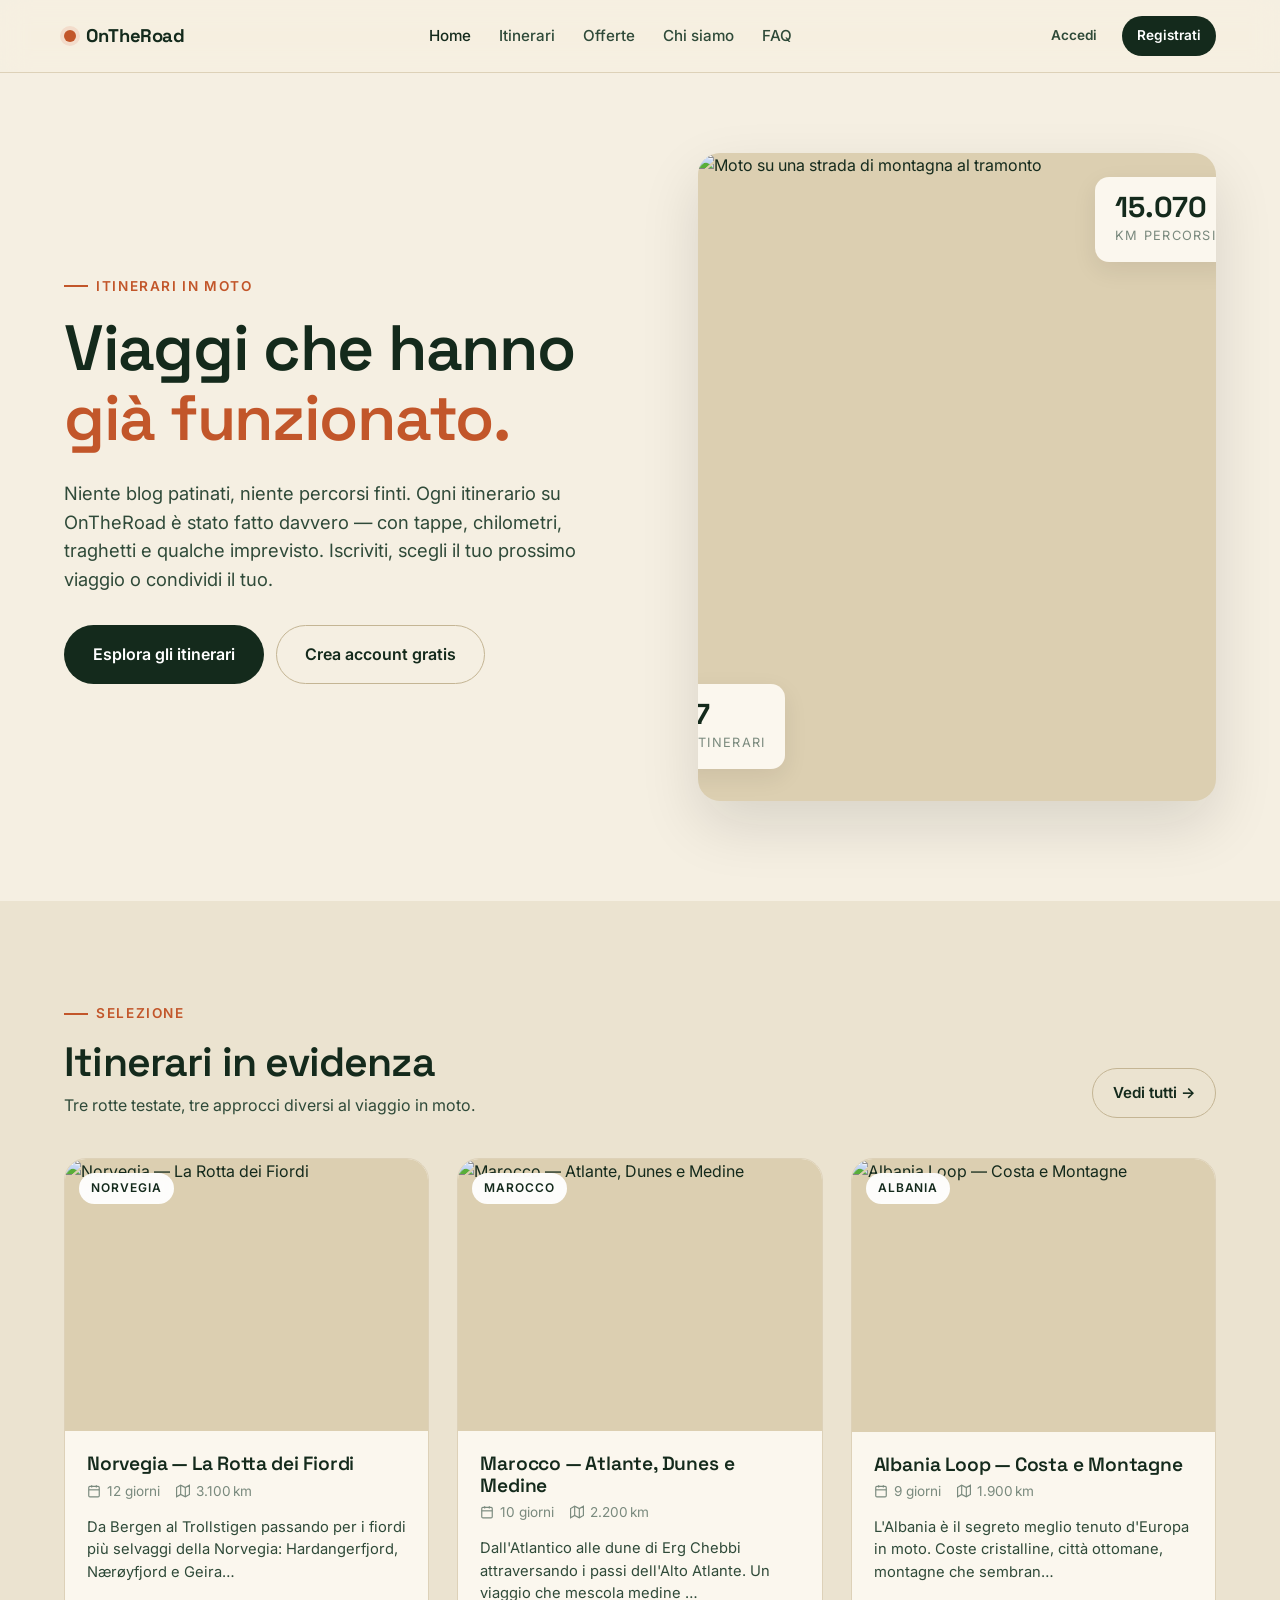
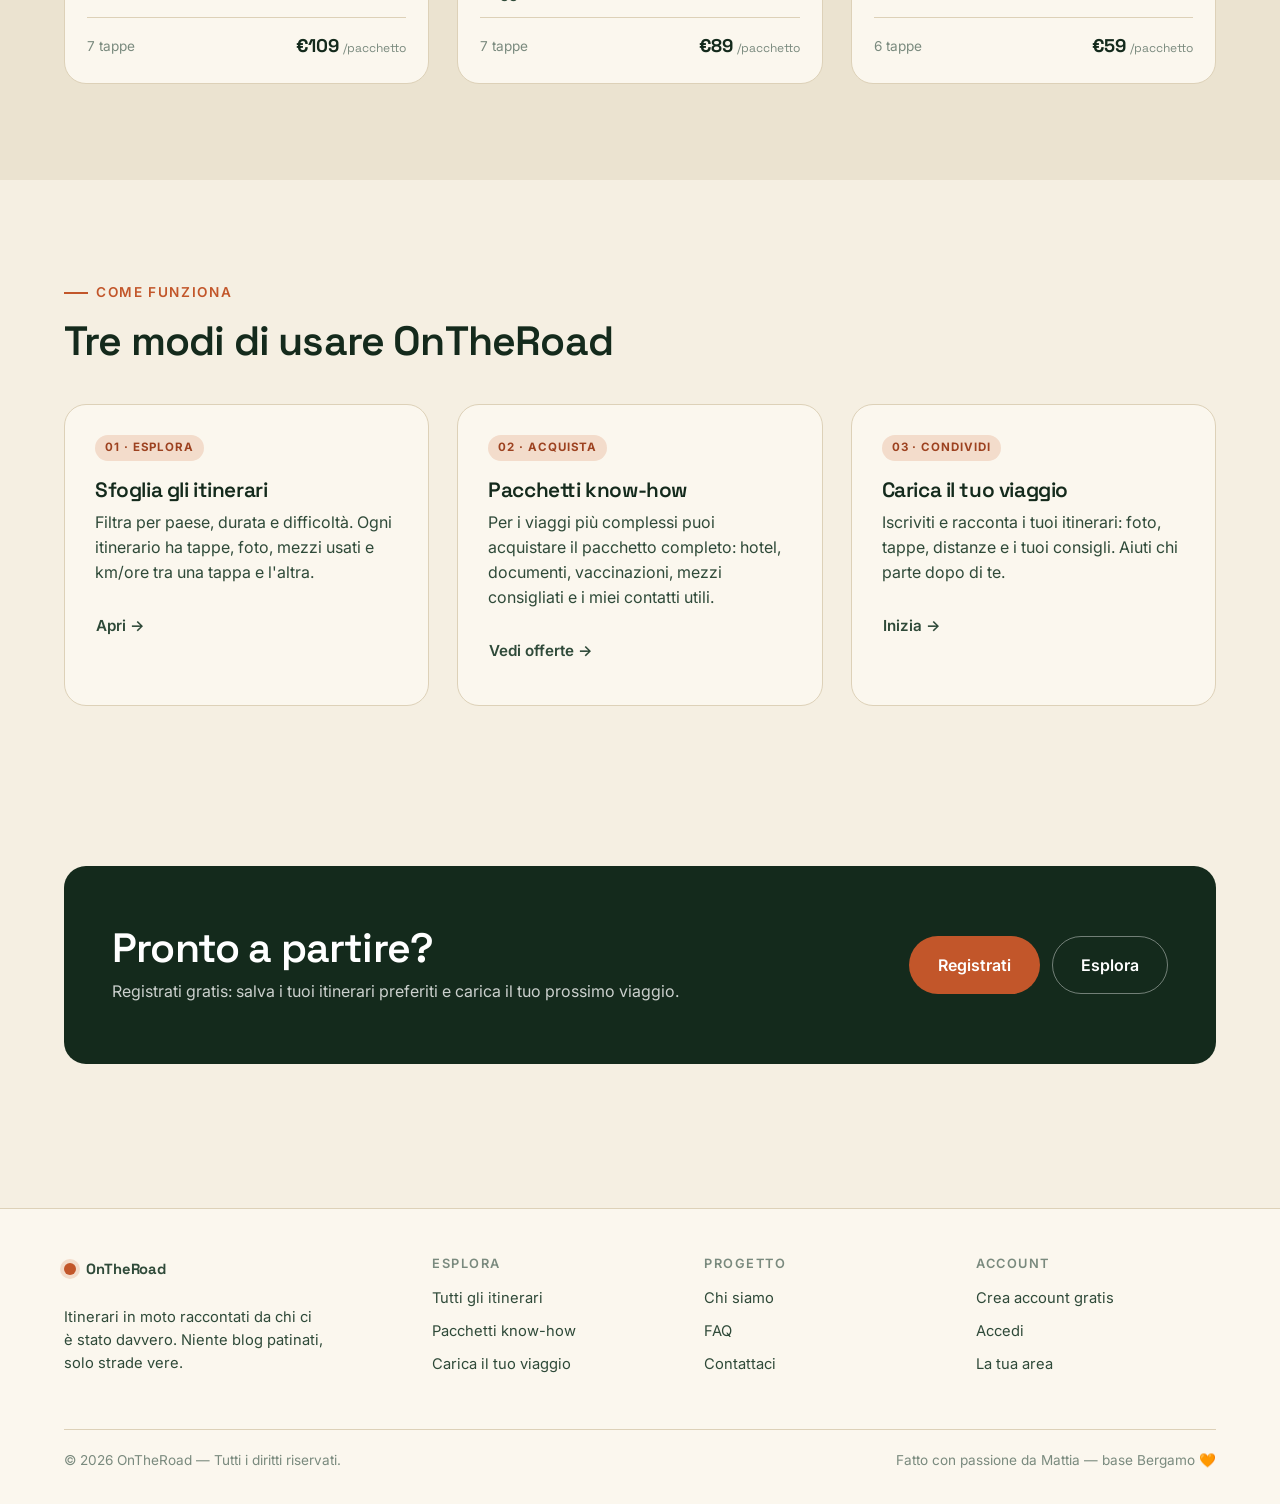
==== frontend/index.html @ 871970d4 "Struttura iniziale: frontend OnTheRoad, DB itinerari, query_db, agente" ====
<!doctype html>
<html lang="it">
<head>
  <meta charset="utf-8" />
  <meta name="viewport" content="width=device-width, initial-scale=1" />
  <title>OnTheRoad — itinerari in moto raccontati da chi ci è stato</title>
  <meta name="description" content="Esplora itinerari in moto, tappe, mezzi e know-how di chi ha fatto davvero il viaggio. Iscriviti e condividi i tuoi." />
  <link rel="preconnect" href="https://fonts.googleapis.com" />
  <link rel="preconnect" href="https://fonts.gstatic.com" crossorigin />
  <link href="https://fonts.googleapis.com/css2?family=Inter:wght@400;500;600;700&family=Space+Grotesk:wght@500;600;700&display=swap" rel="stylesheet" />
  <link rel="stylesheet" href="styles.css" />
</head>
<body>
  <!-- nav iniettata -->

  <!-- HERO -->
  <section class="hero">
    <div class="container hero-grid">
      <div>
        <span class="eyebrow">Itinerari in moto</span>
        <h1>Viaggi che hanno <strong>già funzionato.</strong></h1>
        <p class="lead">
          Niente blog patinati, niente percorsi finti.
          Ogni itinerario su OnTheRoad è stato fatto davvero — con tappe,
          chilometri, traghetti e qualche imprevisto. Iscriviti, scegli il tuo
          prossimo viaggio o condividi il tuo.
        </p>
        <div class="hero-actions">
          <a href="itinerari.html" class="btn btn-primary btn-lg">Esplora gli itinerari</a>
          <a href="registrati.html" class="btn btn-outline btn-lg">Crea account gratis</a>
        </div>
      </div>
      <div class="hero-visual">
        <img alt="Moto su una strada di montagna al tramonto"
             src="https://images.unsplash.com/photo-1558981403-c5f9899a28bc?auto=format&fit=crop&w=1400&q=80" />
        <div class="hero-stat hero-stat-1">
          <div class="num" id="statKm">—</div>
          <div class="label">km percorsi</div>
        </div>
        <div class="hero-stat hero-stat-2">
          <div class="num" id="statCount">—</div>
          <div class="label">itinerari</div>
        </div>
      </div>
    </div>
  </section>

  <!-- ITINERARI IN EVIDENZA -->
  <section class="section section-soft">
    <div class="container">
      <div class="section-head">
        <div>
          <span class="eyebrow">Selezione</span>
          <h2>Itinerari in evidenza</h2>
          <p>Tre rotte testate, tre approcci diversi al viaggio in moto.</p>
        </div>
        <a href="itinerari.html" class="btn btn-outline">Vedi tutti →</a>
      </div>
      <div class="cards" id="featuredCards"></div>
    </div>
  </section>

  <!-- COSA OFFRIAMO -->
  <section class="section">
    <div class="container">
      <div class="section-head">
        <div>
          <span class="eyebrow">Come funziona</span>
          <h2>Tre modi di usare OnTheRoad</h2>
        </div>
      </div>
      <div class="cards">
        <div class="card" style="padding:30px;">
          <span class="badge" style="align-self:start;">01 · Esplora</span>
          <h3 style="margin-top:18px;">Sfoglia gli itinerari</h3>
          <p>Filtra per paese, durata e difficoltà. Ogni itinerario ha tappe, foto, mezzi usati e km/ore tra una tappa e l'altra.</p>
          <a href="itinerari.html" class="btn btn-ghost" style="align-self:start; padding-left:0;">Apri →</a>
        </div>
        <div class="card" style="padding:30px;">
          <span class="badge" style="align-self:start;">02 · Acquista</span>
          <h3 style="margin-top:18px;">Pacchetti know-how</h3>
          <p>Per i viaggi più complessi puoi acquistare il pacchetto completo: hotel, documenti, vaccinazioni, mezzi consigliati e i miei contatti utili.</p>
          <a href="offerte.html" class="btn btn-ghost" style="align-self:start; padding-left:0;">Vedi offerte →</a>
        </div>
        <div class="card" style="padding:30px;">
          <span class="badge" style="align-self:start;">03 · Condividi</span>
          <h3 style="margin-top:18px;">Carica il tuo viaggio</h3>
          <p>Iscriviti e racconta i tuoi itinerari: foto, tappe, distanze e i tuoi consigli. Aiuti chi parte dopo di te.</p>
          <a href="registrati.html" class="btn btn-ghost" style="align-self:start; padding-left:0;">Inizia →</a>
        </div>
      </div>
    </div>
  </section>

  <!-- CTA finale -->
  <section class="section section-tight">
    <div class="container">
      <div class="cta-split">
        <div>
          <h2 style="color:#fff; margin:0 0 8px;">Pronto a partire?</h2>
          <p style="color: rgba(255,255,255,.78); margin:0;">
            Registrati gratis: salva i tuoi itinerari preferiti e carica il tuo prossimo viaggio.
          </p>
        </div>
        <div class="cta-actions" style="display:flex; gap:12px; justify-content:end; flex-wrap:wrap;">
          <a href="registrati.html" class="btn btn-accent btn-lg">Registrati</a>
          <a href="itinerari.html" class="btn btn-outline btn-lg" style="border-color: rgba(255,255,255,.4); color:#fff;">Esplora</a>
        </div>
      </div>
    </div>
  </section>

  <script src="app.js"></script>
  <script>
    renderNav("home");
    renderFooter();

    // featured cards
    const featured = SAMPLE_ITINERARIES.slice(0, 3);
    document.getElementById("featuredCards").innerHTML = featured.map((it) => `
      <a href="itinerario.html?id=${it.id}" class="card">
        <div class="card-media">
          <img src="${it.cover}" alt="${escapeHtml(it.title)}" />
          <span class="card-tag">${escapeHtml(it.country)}</span>
        </div>
        <div class="card-body">
          <h3 class="card-title">${escapeHtml(it.title)}</h3>
          <div class="card-meta">
            <span>${ICONS.cal} ${it.duration}</span>
            <span>${ICONS.road} ${formatKm(it.distance)}</span>
          </div>
          <p style="margin:0 0 12px; font-size:.92rem;">${escapeHtml(it.summary.slice(0, 110))}…</p>
          <div class="card-foot">
            <span class="muted" style="font-size:.85rem;">${it.stops.length} tappe</span>
            <span class="card-price">€${it.price}<small>/pacchetto</small></span>
          </div>
        </div>
      </a>
    `).join("");

    // stats
    const all = Itineraries.all();
    document.getElementById("statKm").textContent =
      all.reduce((s, i) => s + (i.distance || 0), 0).toLocaleString("it-IT");
    document.getElementById("statCount").textContent = all.length;
  </script>
</body>
</html>
---- frontend/styles.css ----
/* =========================================================
   OnTheRoad — design system
   Stile: minimal bianco con accenti arancio
   ========================================================= */

:root {
  /* palette — Avventura: verde foresta + terracotta + crema */
  --bg: #f5efe2;          /* crema di fondo */
  --bg-soft: #ebe3d0;     /* crema più calda per sezioni alternate */
  --bg-muted: #dccfb1;    /* placeholder/skeleton */
  --surface: #fbf7ee;     /* card e superfici elevate (crema chiara) */
  --ink: #142a1c;         /* verde foresta scurissimo */
  --ink-soft: #2f4a39;    /* verde più morbido per testo secondario */
  --ink-muted: #7a8a7e;   /* muted */
  --line: #ddd1b8;        /* linee calde su crema */
  --line-strong: #c4b594;
  --accent: #c2562a;      /* terracotta */
  --accent-dark: #9d4220;
  --accent-soft: #f3dccb; /* terracotta diluita */
  --forest: #2c5d3a;      /* verde di servizio per badge/icone */
  --forest-soft: #d6e3d6;
  --success: #2d6b3e;
  --danger: #b8362f;

  /* typography */
  --font-sans: "Inter", "Helvetica Neue", Arial, sans-serif;
  --font-display: "Space Grotesk", "Inter", sans-serif;

  /* spacing */
  --radius-sm: 8px;
  --radius: 14px;
  --radius-lg: 22px;
  --shadow-sm: 0 1px 2px rgba(20, 17, 15, 0.06);
  --shadow: 0 8px 24px rgba(20, 17, 15, 0.08);
  --shadow-lg: 0 24px 60px rgba(20, 17, 15, 0.12);

  --container: 1200px;
}

/* reset */
*, *::before, *::after { box-sizing: border-box; }
html, body { margin: 0; padding: 0; }
body {
  font-family: var(--font-sans);
  color: var(--ink);
  background: var(--bg);
  -webkit-font-smoothing: antialiased;
  -moz-osx-font-smoothing: grayscale;
  font-size: 16px;
  line-height: 1.55;
}
img { max-width: 100%; display: block; }
a { color: inherit; text-decoration: none; }
button { font-family: inherit; cursor: pointer; }
input, textarea, select, button { font: inherit; color: inherit; }

h1, h2, h3, h4 {
  font-family: var(--font-display);
  font-weight: 600;
  letter-spacing: -0.02em;
  margin: 0 0 0.4em 0;
  line-height: 1.1;
}
h1 { font-size: clamp(2.4rem, 5vw, 4.2rem); }
h2 { font-size: clamp(1.8rem, 3.2vw, 2.6rem); }
h3 { font-size: 1.3rem; }
p  { margin: 0 0 1em 0; color: var(--ink-soft); }

.container {
  max-width: var(--container);
  margin: 0 auto;
  padding: 0 24px;
}

/* =========================================================
   NAV
   ========================================================= */
.nav {
  position: sticky;
  top: 0;
  z-index: 50;
  background: rgba(245, 239, 226, 0.88);
  backdrop-filter: saturate(180%) blur(14px);
  border-bottom: 1px solid var(--line);
}
.nav-inner {
  display: flex;
  align-items: center;
  justify-content: space-between;
  height: 72px;
}
.brand {
  display: inline-flex;
  align-items: center;
  gap: 10px;
  font-family: var(--font-display);
  font-weight: 700;
  font-size: 1.15rem;
  letter-spacing: -0.02em;
}
.brand-dot {
  width: 12px; height: 12px; border-radius: 50%;
  background: var(--accent);
  box-shadow: 0 0 0 4px var(--accent-soft);
}
.nav-links {
  display: flex; gap: 28px; align-items: center;
}
.nav-links a {
  font-size: 0.95rem;
  color: var(--ink-soft);
  font-weight: 500;
  transition: color .15s;
}
.nav-links a:hover, .nav-links a.is-active { color: var(--ink); }
.nav-cta { display: flex; gap: 10px; align-items: center; }

.menu-toggle {
  display: none;
  background: none; border: none; padding: 8px;
}
@media (max-width: 880px) {
  .nav-links, .nav-cta .btn:not(.btn-primary) { display: none; }
  .menu-toggle { display: inline-flex; }
  .nav-links.is-open {
    display: flex;
    position: absolute;
    top: 72px; left: 0; right: 0;
    background: var(--surface);
    flex-direction: column;
    gap: 0;
    padding: 12px 24px 24px;
    border-bottom: 1px solid var(--line);
    box-shadow: var(--shadow);
  }
  .nav-links.is-open a {
    padding: 14px 0;
    border-bottom: 1px solid var(--line);
    font-size: 1rem;
  }
}

/* =========================================================
   BUTTONS
   ========================================================= */
.btn {
  display: inline-flex;
  align-items: center;
  justify-content: center;
  gap: 8px;
  padding: 12px 20px;
  border-radius: 999px;
  border: 1px solid transparent;
  background: transparent;
  font-weight: 600;
  font-size: 0.95rem;
  transition: all .18s ease;
  white-space: nowrap;
}
.btn:hover { transform: translateY(-1px); }
.btn-primary {
  background: var(--ink);
  color: #fff;
}
.btn-primary:hover { background: var(--accent); }
.btn-accent {
  background: var(--accent);
  color: #fff;
}
.btn-accent:hover { background: var(--accent-dark); }
.btn-outline {
  border-color: var(--line-strong);
  color: var(--ink);
}
.btn-outline:hover { border-color: var(--ink); }
.btn-ghost { color: var(--ink-soft); }
.btn-ghost:hover { color: var(--ink); }
.btn-block { width: 100%; }
.btn-sm { padding: 8px 14px; font-size: .85rem; }
.btn-lg { padding: 16px 28px; font-size: 1rem; }

/* =========================================================
   HERO
   ========================================================= */
.hero {
  padding: 80px 0 100px;
  position: relative;
  overflow: hidden;
}
.hero-grid {
  display: grid;
  grid-template-columns: 1.1fr 1fr;
  gap: 64px;
  align-items: center;
}
@media (max-width: 880px) {
  .hero { padding: 56px 0 60px; }
  .hero-grid { grid-template-columns: 1fr; gap: 40px; }
}
.eyebrow {
  display: inline-flex;
  align-items: center;
  gap: 8px;
  font-size: .85rem;
  font-weight: 600;
  text-transform: uppercase;
  letter-spacing: .12em;
  color: var(--accent);
  margin-bottom: 16px;
}
.eyebrow::before {
  content: ""; width: 24px; height: 2px; background: var(--accent);
  display: inline-block;
}
.hero h1 strong { color: var(--accent); font-weight: inherit; }
.hero p.lead {
  font-size: 1.15rem;
  color: var(--ink-soft);
  max-width: 540px;
  margin-bottom: 32px;
}
.hero-actions { display: flex; gap: 12px; flex-wrap: wrap; }

.hero-visual {
  position: relative;
  aspect-ratio: 4/5;
  border-radius: var(--radius-lg);
  overflow: hidden;
  background: var(--bg-muted);
  box-shadow: var(--shadow-lg);
}
.hero-visual img {
  width: 100%; height: 100%; object-fit: cover;
}
.hero-stat {
  position: absolute;
  background: var(--surface);
  border-radius: var(--radius);
  padding: 16px 20px;
  box-shadow: var(--shadow);
  font-family: var(--font-display);
}
.hero-stat .num {
  font-size: 1.8rem; font-weight: 700; line-height: 1; color: var(--ink);
}
.hero-stat .label {
  font-size: .8rem; color: var(--ink-muted);
  font-family: var(--font-sans);
  text-transform: uppercase;
  letter-spacing: .1em;
  margin-top: 4px;
}
.hero-stat-1 { top: 24px; right: -20px; }
.hero-stat-2 { bottom: 32px; left: -24px; }
@media (max-width: 880px) {
  .hero-stat-1 { right: 12px; }
  .hero-stat-2 { left: 12px; }
}

/* =========================================================
   SECTIONS
   ========================================================= */
.section { padding: 96px 0; }
.section-tight { padding: 64px 0; }
.section-soft { background: var(--bg-soft); }

.section-head {
  display: flex;
  justify-content: space-between;
  align-items: end;
  gap: 24px;
  margin-bottom: 40px;
}
.section-head h2 { margin: 0; }
.section-head p { margin: 8px 0 0; max-width: 420px; }
@media (max-width: 720px) {
  .section-head { flex-direction: column; align-items: start; }
}

/* =========================================================
   CARDS — itinerari
   ========================================================= */
.cards {
  display: grid;
  grid-template-columns: repeat(3, 1fr);
  gap: 28px;
}
@media (max-width: 980px) { .cards { grid-template-columns: repeat(2, 1fr); } }
@media (max-width: 640px)  { .cards { grid-template-columns: 1fr; } }

.card {
  background: var(--surface);
  border: 1px solid var(--line);
  border-radius: var(--radius-lg);
  overflow: hidden;
  display: flex;
  flex-direction: column;
  transition: transform .2s, box-shadow .2s, border-color .2s;
}
.card:hover {
  transform: translateY(-4px);
  box-shadow: var(--shadow);
  border-color: var(--line-strong);
}
.card-media {
  aspect-ratio: 4/3;
  background: var(--bg-muted);
  position: relative;
  overflow: hidden;
}
.card-media img { width: 100%; height: 100%; object-fit: cover; }
.card-tag {
  position: absolute;
  top: 14px; left: 14px;
  background: rgba(255,255,255,.94);
  backdrop-filter: blur(6px);
  padding: 6px 12px;
  border-radius: 999px;
  font-size: .75rem;
  font-weight: 600;
  text-transform: uppercase;
  letter-spacing: .08em;
}
.card-body { padding: 22px; flex: 1; display: flex; flex-direction: column; }
.card-title {
  font-family: var(--font-display);
  font-weight: 600;
  font-size: 1.2rem;
  margin: 0 0 6px;
  letter-spacing: -0.01em;
}
.card-meta {
  display: flex; gap: 16px;
  color: var(--ink-muted);
  font-size: .85rem;
  margin-bottom: 14px;
}
.card-meta span { display: inline-flex; align-items: center; gap: 6px; }
.card-foot {
  margin-top: auto;
  padding-top: 14px;
  border-top: 1px solid var(--line);
  display: flex; justify-content: space-between; align-items: center;
}
.card-price {
  font-family: var(--font-display);
  font-weight: 700;
  font-size: 1.15rem;
}
.card-price small {
  font-weight: 400;
  color: var(--ink-muted);
  font-size: .75rem;
  margin-left: 4px;
}

/* =========================================================
   FILTERS BAR
   ========================================================= */
.filters {
  background: var(--surface);
  border: 1px solid var(--line);
  border-radius: var(--radius);
  padding: 14px;
  display: flex;
  gap: 10px;
  flex-wrap: wrap;
  align-items: center;
  margin-bottom: 32px;
  box-shadow: var(--shadow-sm);
}
.filters select, .filters input {
  border: 1px solid var(--line);
  border-radius: 999px;
  padding: 10px 16px;
  background: var(--surface);
  font-size: .9rem;
  outline: none;
  min-width: 140px;
}
.filters select:focus, .filters input:focus { border-color: var(--ink); }
.filters .grow { flex: 1; min-width: 200px; }

/* =========================================================
   FORMS
   ========================================================= */
.form-stack { display: flex; flex-direction: column; gap: 18px; }
.field { display: flex; flex-direction: column; gap: 6px; }
.field label { font-size: .85rem; font-weight: 600; color: var(--ink); }
.field input,
.field textarea,
.field select {
  border: 1px solid var(--line-strong);
  background: var(--surface);
  border-radius: var(--radius-sm);
  padding: 12px 14px;
  outline: none;
  transition: border-color .15s, box-shadow .15s;
}
.field input:focus,
.field textarea:focus,
.field select:focus {
  border-color: var(--accent);
  box-shadow: 0 0 0 4px var(--accent-soft);
}
.field-hint { font-size: .8rem; color: var(--ink-muted); }
.field-error { font-size: .8rem; color: var(--danger); }

.auth-shell {
  min-height: calc(100vh - 72px);
  display: grid;
  grid-template-columns: 1fr 1fr;
}
@media (max-width: 880px) { .auth-shell { grid-template-columns: 1fr; } }
.auth-form-wrap {
  display: flex;
  align-items: center;
  justify-content: center;
  padding: 64px 24px;
}
.auth-form { width: 100%; max-width: 420px; }
.auth-form h1 { font-size: 2rem; margin-bottom: 8px; }
.auth-form .lead { color: var(--ink-soft); margin-bottom: 28px; }
.auth-art {
  background: var(--ink);
  color: #fff;
  position: relative;
  overflow: hidden;
  display: flex;
  align-items: end;
  padding: 48px;
}
.auth-art::after {
  content: "";
  position: absolute;
  inset: 0;
  background-image: url("https://images.unsplash.com/photo-1558981403-c5f9899a28bc?auto=format&fit=crop&w=1400&q=80");
  background-size: cover; background-position: center;
  opacity: .65;
}
.auth-art .auth-art-inner {
  position: relative; z-index: 1;
  max-width: 380px;
}
.auth-art h2 { color: #fff; font-size: 2rem; }
.auth-art p { color: rgba(255,255,255,.85); }
@media (max-width: 880px) { .auth-art { display: none; } }

/* =========================================================
   FAQ
   ========================================================= */
.faq-list { max-width: 820px; margin: 0 auto; }
.faq-item {
  border-bottom: 1px solid var(--line);
  padding: 22px 0;
}
.faq-q {
  display: flex; justify-content: space-between; align-items: center;
  cursor: pointer;
  font-family: var(--font-display);
  font-weight: 600;
  font-size: 1.1rem;
  list-style: none;
}
.faq-q::-webkit-details-marker { display: none; }
.faq-q::after {
  content: "+";
  font-size: 1.6rem;
  color: var(--accent);
  font-weight: 300;
  transition: transform .2s;
  line-height: 1;
}
details[open] .faq-q::after { transform: rotate(45deg); }
.faq-a { padding-top: 12px; color: var(--ink-soft); }

/* =========================================================
   ITINERARIO DETAIL — timeline tappe
   ========================================================= */
.detail-hero {
  border-radius: var(--radius-lg);
  overflow: hidden;
  height: 420px;
  position: relative;
  margin-bottom: 32px;
  background: var(--bg-muted);
}
.detail-hero img { width: 100%; height: 100%; object-fit: cover; }
.detail-hero-overlay {
  position: absolute;
  inset: 0;
  background: linear-gradient(180deg, rgba(0,0,0,0) 50%, rgba(0,0,0,0.65) 100%);
  display: flex; align-items: end;
  padding: 36px;
  color: #fff;
}
.detail-hero-overlay h1 { color: #fff; margin: 0; max-width: 720px; }
.detail-hero-overlay .meta { display: flex; gap: 20px; margin-top: 10px; opacity: .9; font-size: .9rem; }

.detail-grid {
  display: grid;
  grid-template-columns: 1fr 360px;
  gap: 48px;
  align-items: start;
}
@media (max-width: 980px) { .detail-grid { grid-template-columns: 1fr; } }

.detail-aside {
  position: sticky; top: 96px;
  background: var(--surface);
  border: 1px solid var(--line);
  border-radius: var(--radius-lg);
  padding: 28px;
  box-shadow: var(--shadow-sm);
}
.detail-aside h3 { font-size: 1.1rem; }
.detail-aside ul { list-style: none; padding: 0; margin: 0 0 18px; }
.detail-aside ul li {
  display: flex; justify-content: space-between;
  padding: 10px 0;
  border-bottom: 1px dashed var(--line);
  font-size: .92rem;
}
.detail-aside ul li:last-child { border-bottom: none; }
.detail-aside ul li span:first-child { color: var(--ink-muted); }

.timeline { margin: 32px 0; position: relative; }
.timeline::before {
  content: ""; position: absolute;
  left: 12px; top: 12px; bottom: 12px;
  width: 2px; background: var(--line-strong);
}
.stop {
  position: relative;
  padding: 0 0 36px 48px;
}
.stop::before {
  content: ""; position: absolute;
  left: 6px; top: 8px;
  width: 14px; height: 14px;
  border-radius: 50%;
  background: var(--accent);
  box-shadow: 0 0 0 4px var(--accent-soft);
}
.stop-head {
  display: flex; gap: 12px; align-items: baseline;
  margin-bottom: 6px;
}
.stop-num {
  font-family: var(--font-display);
  font-weight: 700;
  color: var(--accent);
  font-size: .85rem;
  letter-spacing: .1em;
}
.stop h3 { margin: 0; font-size: 1.25rem; }
.stop-meta {
  display: flex; flex-wrap: wrap; gap: 14px;
  color: var(--ink-muted);
  font-size: .85rem;
  margin-bottom: 12px;
}
.stop-meta span { display: inline-flex; align-items: center; gap: 6px; }
.stop-photos {
  display: grid;
  grid-template-columns: repeat(auto-fit, minmax(140px, 1fr));
  gap: 8px;
  margin-top: 14px;
}
.stop-photos img {
  aspect-ratio: 4/3;
  object-fit: cover;
  border-radius: var(--radius-sm);
}
.transport-pill {
  display: inline-flex;
  align-items: center;
  gap: 6px;
  background: var(--bg-soft);
  border: 1px solid var(--line);
  border-radius: 999px;
  padding: 6px 12px;
  font-size: .8rem;
  font-weight: 500;
  color: var(--ink);
  margin-right: 6px;
  margin-top: 6px;
}

/* =========================================================
   PACKAGE / PRICING (offerte)
   ========================================================= */
.pkg {
  background: var(--surface);
  border: 1px solid var(--line);
  border-radius: var(--radius-lg);
  padding: 32px;
  display: flex; flex-direction: column;
  position: relative;
  transition: transform .2s, box-shadow .2s;
}
.pkg:hover { transform: translateY(-4px); box-shadow: var(--shadow); }
.pkg-featured {
  background: var(--ink);
  color: #fff;
  border-color: var(--ink);
}
.pkg-featured h3, .pkg-featured .pkg-price { color: #fff; }
.pkg-featured p, .pkg-featured ul li { color: rgba(255,255,255,.78); }
.pkg-featured .pkg-badge { background: var(--accent); color: #fff; }
.pkg-badge {
  position: absolute;
  top: -12px; right: 24px;
  background: var(--accent-soft);
  color: var(--accent-dark);
  border-radius: 999px;
  padding: 6px 14px;
  font-size: .75rem;
  font-weight: 700;
  text-transform: uppercase;
  letter-spacing: .08em;
}
.pkg h3 { font-size: 1.4rem; }
.pkg-price {
  font-family: var(--font-display);
  font-size: 2.4rem;
  font-weight: 700;
  margin: 16px 0;
  line-height: 1;
}
.pkg-price small { font-size: .9rem; font-weight: 400; color: var(--ink-muted); margin-left: 6px; }
.pkg ul {
  list-style: none; padding: 0; margin: 18px 0 28px;
  display: flex; flex-direction: column; gap: 10px;
}
.pkg ul li {
  font-size: .92rem;
  padding-left: 26px;
  position: relative;
  color: var(--ink-soft);
}
.pkg ul li::before {
  content: "✓";
  position: absolute; left: 0; top: 0;
  color: var(--accent);
  font-weight: 700;
}
.pkg-featured ul li::before { color: var(--accent); }

/* =========================================================
   ABOUT
   ========================================================= */
.about-grid {
  display: grid;
  grid-template-columns: 1.2fr 1fr;
  gap: 64px;
  align-items: center;
}
@media (max-width: 880px) { .about-grid { grid-template-columns: 1fr; } }
.about-photo {
  aspect-ratio: 4/5;
  border-radius: var(--radius-lg);
  background: var(--bg-muted);
  overflow: hidden;
  box-shadow: var(--shadow-lg);
}
.about-photo img { width:100%; height: 100%; object-fit: cover; }
.contact-list {
  list-style: none; padding: 0; margin: 24px 0 0;
  display: flex; flex-direction: column; gap: 10px;
}
.contact-list li {
  display: flex; align-items: center; gap: 12px;
  font-size: .98rem;
}
.contact-list svg { flex-shrink: 0; }

/* =========================================================
   FOOTER
   ========================================================= */
.footer {
  margin-top: 80px;
  border-top: 1px solid var(--line);
  background: var(--surface);
  padding: 48px 0 32px;
}
.footer-grid {
  display: grid;
  grid-template-columns: 1.4fr 1fr 1fr 1fr;
  gap: 32px;
}
@media (max-width: 720px) { .footer-grid { grid-template-columns: 1fr 1fr; } }
.footer h4 {
  font-family: var(--font-sans);
  font-size: .8rem;
  text-transform: uppercase;
  letter-spacing: .12em;
  margin: 0 0 14px;
  color: var(--ink-muted);
}
.footer ul { list-style: none; padding: 0; margin: 0; display: flex; flex-direction: column; gap: 8px; }
.footer a { color: var(--ink-soft); font-size: .92rem; }
.footer a:hover { color: var(--accent); }
.footer-bottom {
  margin-top: 40px; padding-top: 20px;
  border-top: 1px solid var(--line);
  display: flex; justify-content: space-between; flex-wrap: wrap; gap: 12px;
  color: var(--ink-muted); font-size: .85rem;
}

/* =========================================================
   UTILITIES
   ========================================================= */
.toast {
  position: fixed; bottom: 24px; left: 50%;
  transform: translateX(-50%);
  background: var(--ink); color: #fff;
  padding: 14px 22px;
  border-radius: 999px;
  box-shadow: var(--shadow);
  font-weight: 500;
  font-size: .92rem;
  opacity: 0; pointer-events: none;
  transition: opacity .2s, transform .2s;
  z-index: 100;
}
.toast.show { opacity: 1; transform: translateX(-50%) translateY(-4px); }
.toast.toast-error { background: var(--danger); }

.empty {
  text-align: center;
  padding: 60px 20px;
  color: var(--ink-muted);
  border: 2px dashed var(--line-strong);
  border-radius: var(--radius-lg);
}

.badge {
  display: inline-flex;
  align-items: center;
  background: var(--accent-soft);
  color: var(--accent-dark);
  font-size: .72rem;
  font-weight: 700;
  letter-spacing: .08em;
  text-transform: uppercase;
  padding: 4px 10px;
  border-radius: 999px;
}

.divider { height: 1px; background: var(--line); margin: 32px 0; border: none; }

.skeleton-text { width: 60%; height: 12px; background: var(--bg-muted); border-radius: 4px; }

.muted { color: var(--ink-muted); }
.center { text-align: center; }

/* responsive grid utilities (sostituiscono inline grid-template-columns) */
.cards-2 { grid-template-columns: repeat(2, 1fr); }
@media (max-width: 720px) { .cards-2 { grid-template-columns: 1fr; } }

.cta-split {
  background: var(--ink); color: #fff;
  border-radius: var(--radius-lg);
  padding: 60px 48px;
  display: grid;
  grid-template-columns: 1.4fr 1fr;
  gap: 32px;
  align-items: center;
}
@media (max-width: 720px) {
  .cta-split { grid-template-columns: 1fr; padding: 40px 28px; }
  .cta-split .cta-actions { justify-content: start !important; }
}

/* page header (per pagine interne) */
.page-header {
  padding: 80px 0 40px;
  background: var(--bg-soft);
  border-bottom: 1px solid var(--line);
}
.page-header h1 { margin: 0 0 8px; }
.page-header p { max-width: 640px; }

/* upload widget */
.upload-zone {
  border: 2px dashed var(--line-strong);
  border-radius: var(--radius);
  padding: 28px;
  text-align: center;
  background: var(--bg-soft);
  cursor: pointer;
  transition: border-color .15s, background .15s;
}
.upload-zone:hover { border-color: var(--accent); background: var(--accent-soft); }
.upload-zone strong { color: var(--accent); }

.thumbs {
  display: grid;
  grid-template-columns: repeat(auto-fill, minmax(110px, 1fr));
  gap: 10px;
  margin-top: 14px;
}
.thumbs img {
  aspect-ratio: 1;
  object-fit: cover;
  border-radius: var(--radius-sm);
}

.stop-editor {
  border: 1px solid var(--line);
  border-radius: var(--radius);
  padding: 18px;
  margin-bottom: 14px;
  background: var(--bg-soft);
  position: relative;
}
.stop-editor .remove-stop {
  position: absolute;
  top: 12px; right: 12px;
  background: none; border: none; color: var(--ink-muted);
  font-size: 1.2rem;
}
.stop-editor .remove-stop:hover { color: var(--danger); }
.row-2 {
  display: grid; grid-template-columns: 1fr 1fr; gap: 12px;
}
.row-3 {
  display: grid; grid-template-columns: 1fr 1fr 1fr; gap: 12px;
}
@media (max-width: 640px) {
  .row-2, .row-3 { grid-template-columns: 1fr; }
}
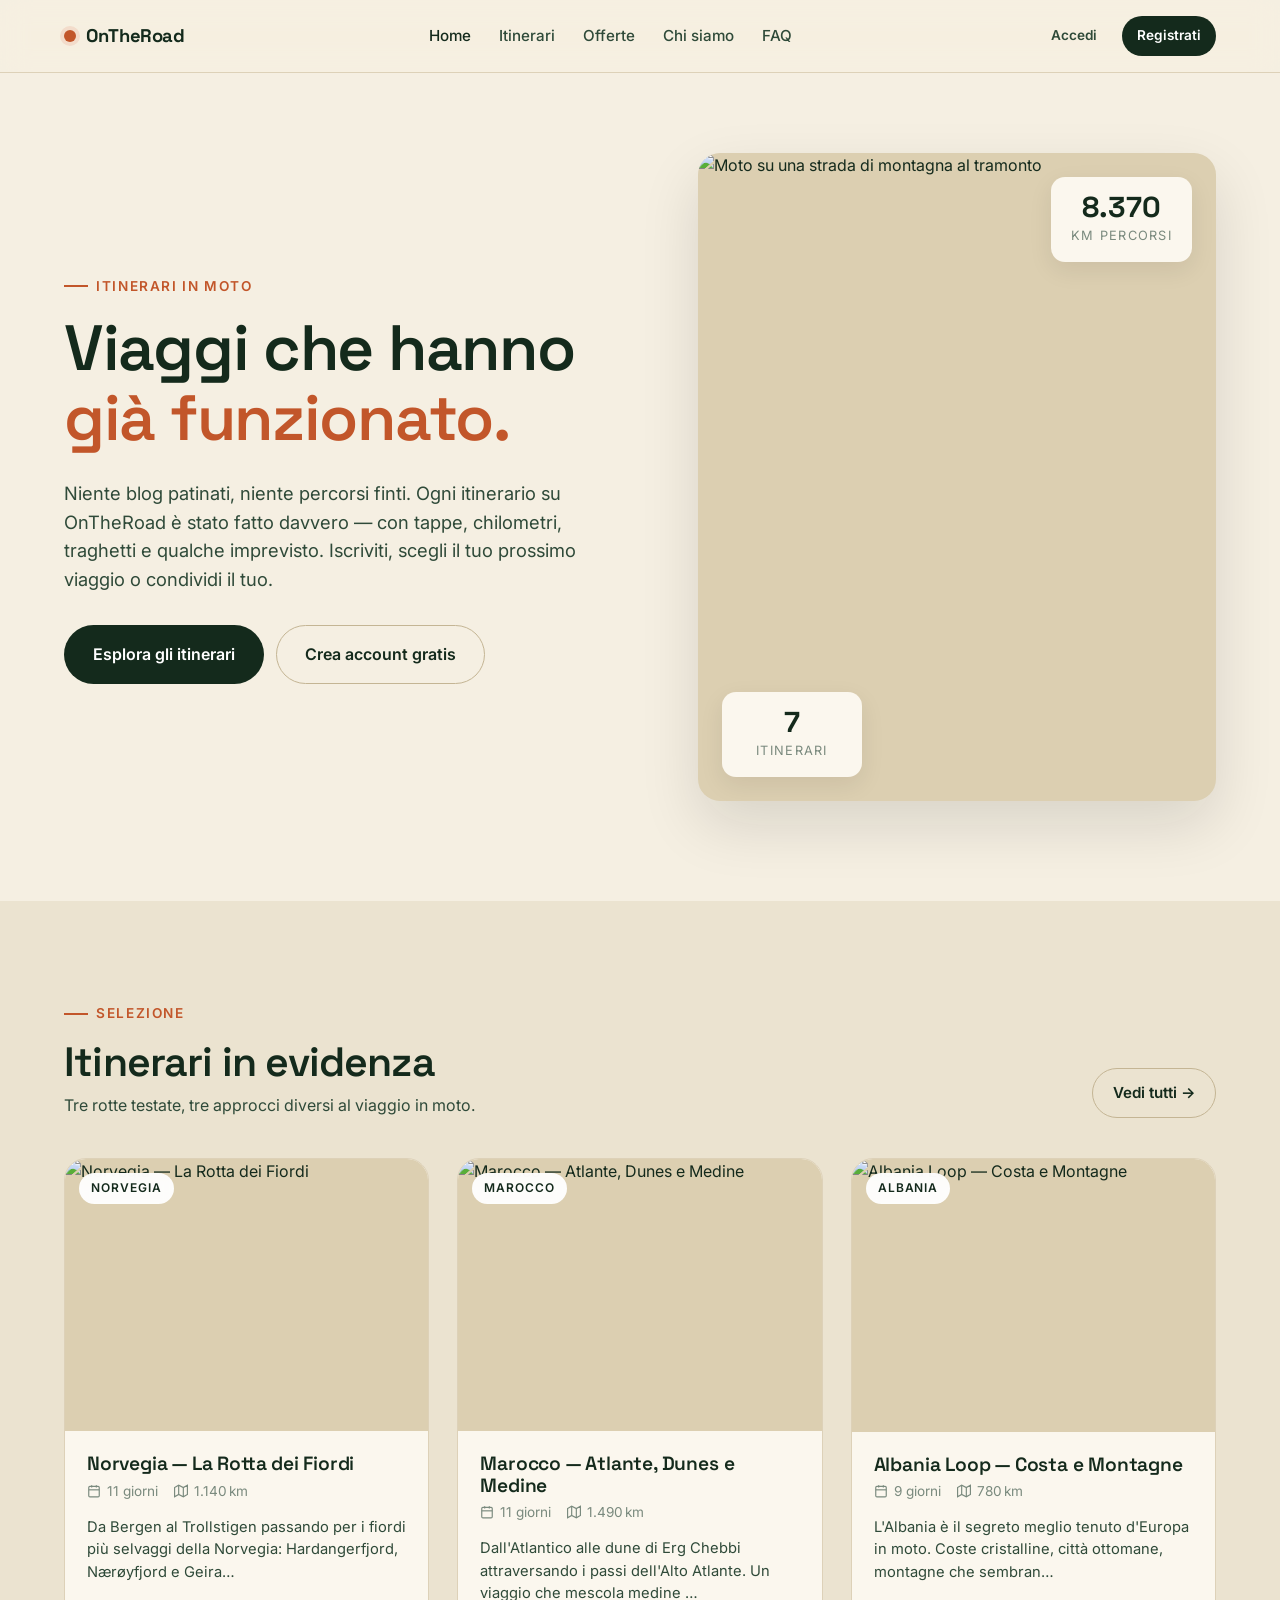
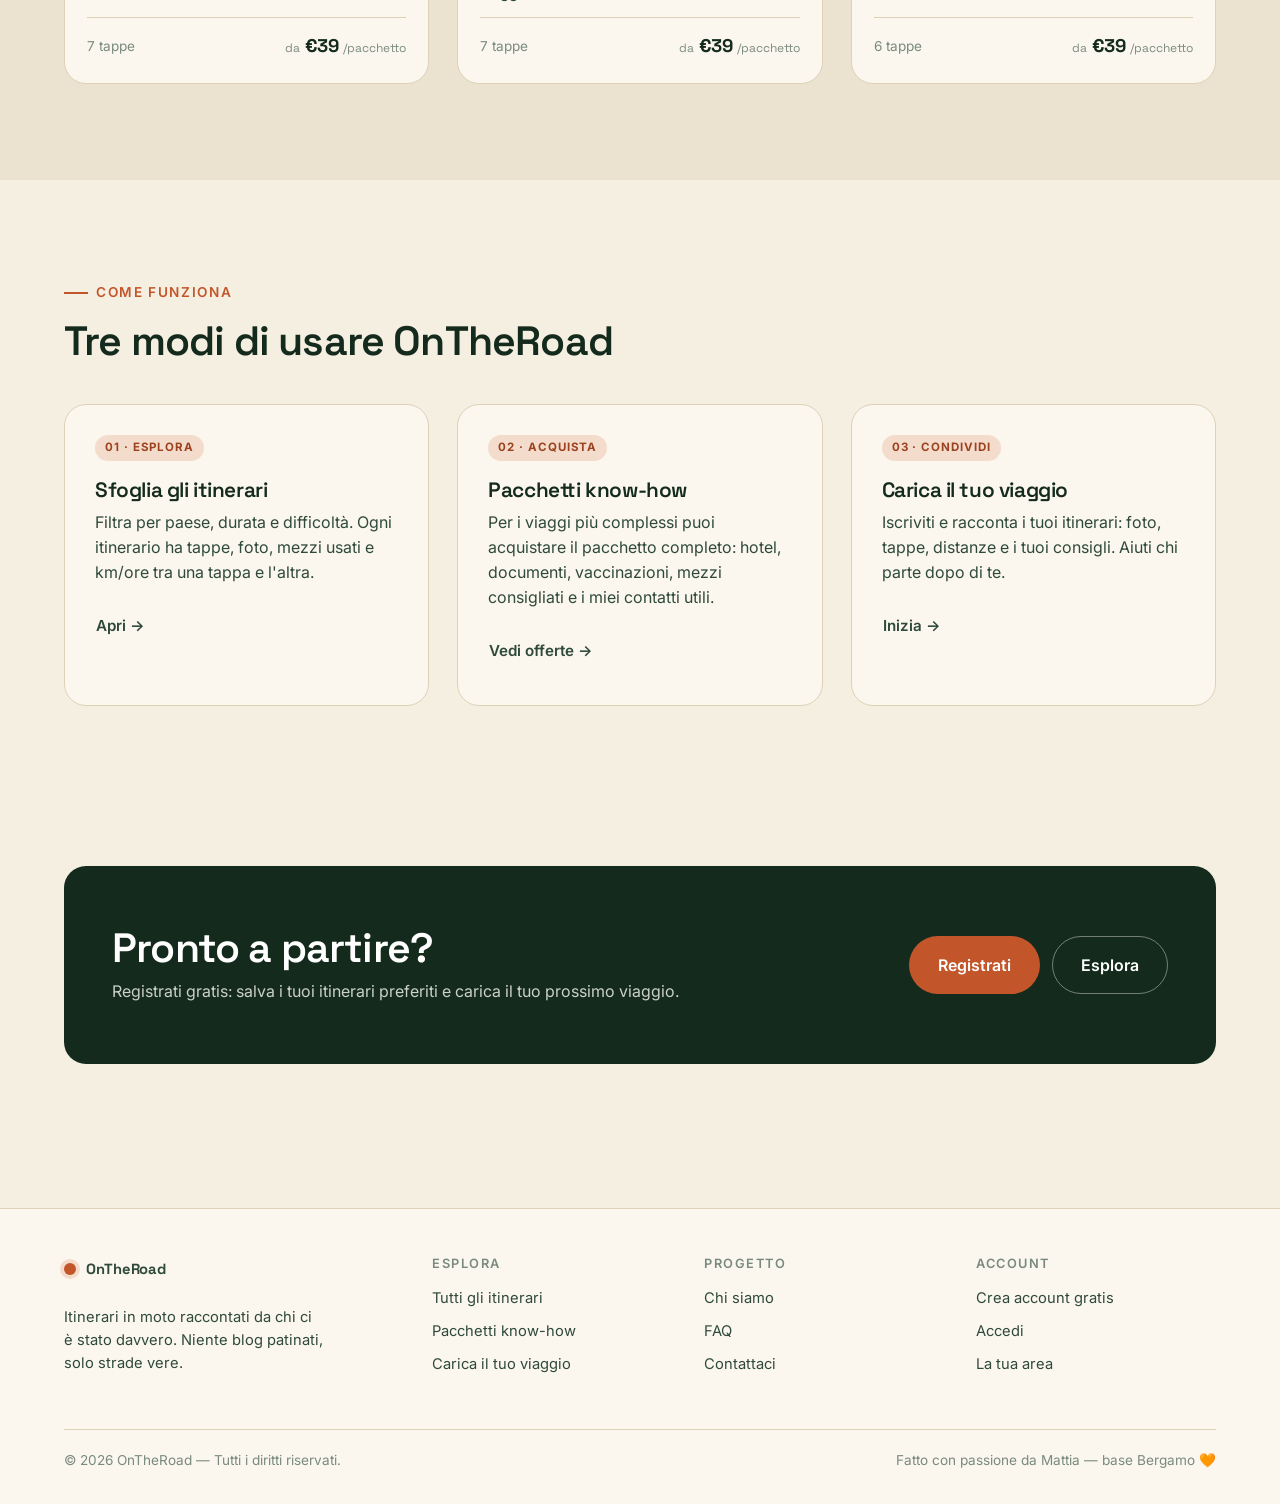
==== commit 1a463ccc: "dati coerenti (prezzo itinerari tolto, Dolomiti 900 km/8 giorni, paese Italia, frontend allineato); " ====
--- a/frontend/index.html
+++ b/frontend/index.html
@@ -132,7 +132,7 @@
           <p style="margin:0 0 12px; font-size:.92rem;">${escapeHtml(it.summary.slice(0, 110))}…</p>
           <div class="card-foot">
             <span class="muted" style="font-size:.85rem;">${it.stops.length} tappe</span>
-            <span class="card-price">€${it.price}<small>/pacchetto</small></span>
+            <span class="card-price"><small>da</small> €${PREZZO_MINIMO_PACCHETTO}<small>/pacchetto</small></span>
           </div>
         </div>
       </a>
@@ -141,7 +141,8 @@
     // stats
     const all = Itineraries.all();
     document.getElementById("statKm").textContent =
-      all.reduce((s, i) => s + (i.distance || 0), 0).toLocaleString("it-IT");
+      new Intl.NumberFormat("it-IT", { useGrouping: "always" }).format(
+      all.reduce((s, i) => s + (i.distance || 0), 0));
     document.getElementById("statCount").textContent = all.length;
   </script>
 </body>
--- a/frontend/styles.css
+++ b/frontend/styles.css
@@ -239,6 +239,8 @@
   padding: 16px 20px;
   box-shadow: var(--shadow);
   font-family: var(--font-display);
+  min-width: 140px;   /* i due badge hanno la stessa larghezza */
+  text-align: center; /* numero ed etichetta centrati nel badge */
 }
 .hero-stat .num {
   font-size: 1.8rem; font-weight: 700; line-height: 1; color: var(--ink);
@@ -250,11 +252,13 @@
   letter-spacing: .1em;
   margin-top: 4px;
 }
-.hero-stat-1 { top: 24px; right: -20px; }
-.hero-stat-2 { bottom: 32px; left: -24px; }
+/* Dentro la foto: .hero-visual ha overflow: hidden, quindi offset negativi
+   (right: -20px, left: -24px) tagliavano i badge sul bordo. */
+.hero-stat-1 { top: 24px; right: 24px; }
+.hero-stat-2 { bottom: 24px; left: 24px; }
 @media (max-width: 880px) {
-  .hero-stat-1 { right: 12px; }
-  .hero-stat-2 { left: 12px; }
+  .hero-stat-1 { top: 16px; right: 16px; }
+  .hero-stat-2 { bottom: 16px; left: 16px; }
 }
 
 /* =========================================================
